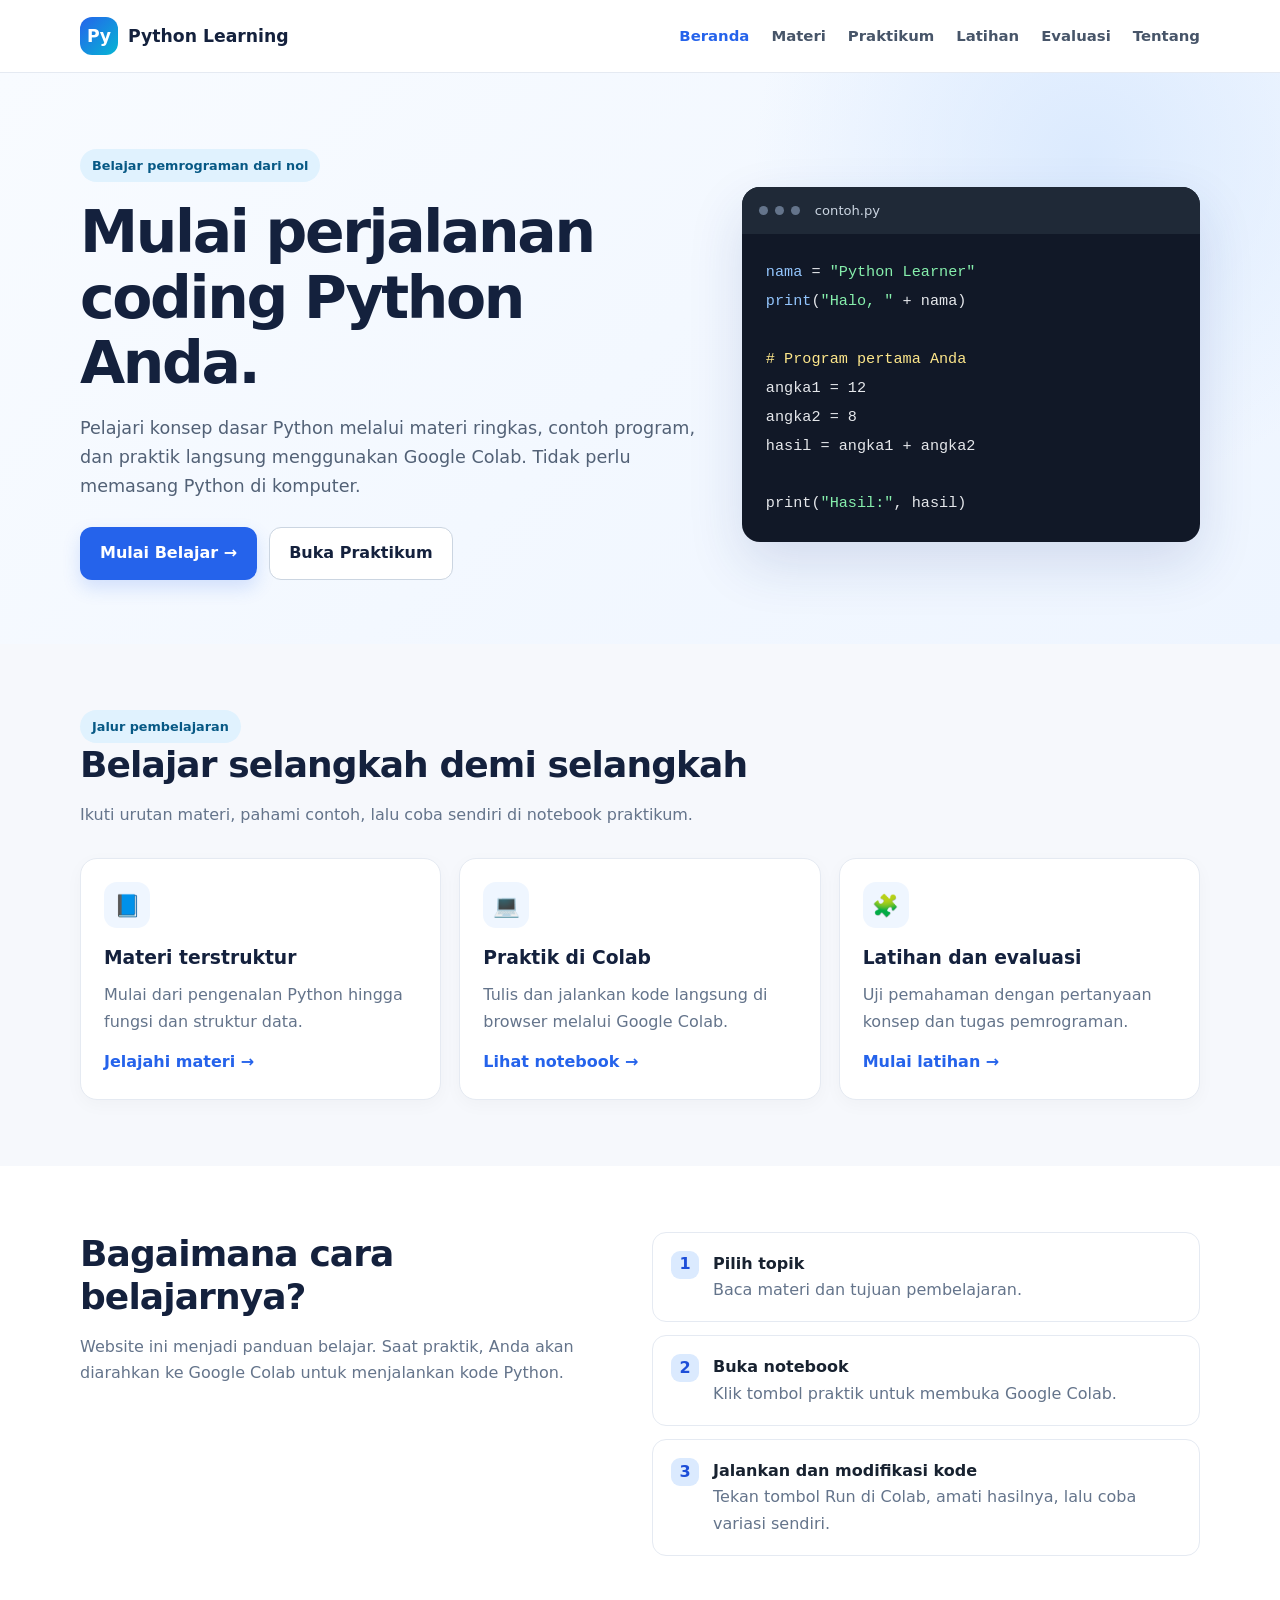
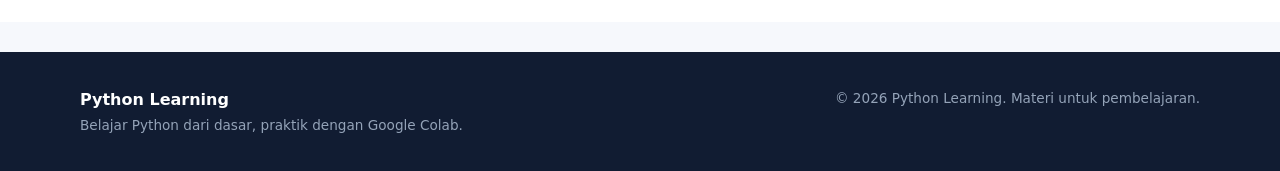
==== index.html @ 249099ce "Add files via upload" ====
<!doctype html>
<html lang="id"><head><meta charset="utf-8"><meta name="viewport" content="width=device-width, initial-scale=1">
<meta name="description" content="Website belajar Python dari dasar dengan praktikum Google Colab."><title>Beranda | Python Learning</title>
<link rel="stylesheet" href="assets/css/style.css"></head><body>
<header class="site-header"><div class="container nav"><a class="brand" href="index.html"><span class="brand-mark">Py</span> Python Learning</a>
<button class="menu-toggle" aria-label="Buka menu">☰</button><nav class="nav-links"><a class="active" href="index.html">Beranda</a><a class="" href="materi.html">Materi</a><a class="" href="praktikum.html">Praktikum</a><a class="" href="latihan.html">Latihan</a><a class="" href="evaluasi.html">Evaluasi</a><a class="" href="tentang.html">Tentang</a></nav></div></header>

<main><section class="hero"><div class="container hero-grid"><div><span class="eyebrow">Belajar pemrograman dari nol</span>
<h1>Mulai perjalanan coding Python Anda.</h1><p class="lead">Pelajari konsep dasar Python melalui materi ringkas, contoh program, dan praktik langsung menggunakan Google Colab. Tidak perlu memasang Python di komputer.</p>
<div class="actions"><a class="btn btn-primary" href="materi.html">Mulai Belajar →</a><a class="btn btn-outline" href="praktikum.html">Buka Praktikum</a></div></div>
<div class="code-window"><div class="window-top"><span class="dot"></span><span class="dot"></span><span class="dot"></span><span style="margin-left:8px">contoh.py</span></div>
<pre><span class="code-blue">nama</span> = <span class="code-green">"Python Learner"</span>
<span class="code-blue">print</span>(<span class="code-green">"Halo, "</span> + nama)

<span class="code-yellow"># Program pertama Anda</span>
angka1 = 12
angka2 = 8
hasil = angka1 + angka2

print(<span class="code-green">"Hasil:"</span>, hasil)</pre></div></div></section>
<section class="section"><div class="container"><div class="section-head"><span class="eyebrow">Jalur pembelajaran</span><h2>Belajar selangkah demi selangkah</h2><p>Ikuti urutan materi, pahami contoh, lalu coba sendiri di notebook praktikum.</p></div>
<div class="cards">
<article class="card"><div class="card-icon">📘</div><h3>Materi terstruktur</h3><p>Mulai dari pengenalan Python hingga fungsi dan struktur data.</p><a class="card-link" href="materi.html">Jelajahi materi →</a></article>
<article class="card"><div class="card-icon">💻</div><h3>Praktik di Colab</h3><p>Tulis dan jalankan kode langsung di browser melalui Google Colab.</p><a class="card-link" href="praktikum.html">Lihat notebook →</a></article>
<article class="card"><div class="card-icon">🧩</div><h3>Latihan dan evaluasi</h3><p>Uji pemahaman dengan pertanyaan konsep dan tugas pemrograman.</p><a class="card-link" href="latihan.html">Mulai latihan →</a></article>
</div></div></section>
<section class="section" style="background:#fff"><div class="container two-col"><div><h2>Bagaimana cara belajarnya?</h2><p class="muted">Website ini menjadi panduan belajar. Saat praktik, Anda akan diarahkan ke Google Colab untuk menjalankan kode Python.</p></div>
<div class="steps"><div class="step"><strong>Pilih topik</strong><div class="muted">Baca materi dan tujuan pembelajaran.</div></div><div class="step"><strong>Buka notebook</strong><div class="muted">Klik tombol praktik untuk membuka Google Colab.</div></div><div class="step"><strong>Jalankan dan modifikasi kode</strong><div class="muted">Tekan tombol Run di Colab, amati hasilnya, lalu coba variasi sendiri.</div></div></div></div></section></main>

<footer class="site-footer"><div class="container footer-row"><div><strong>Python Learning</strong><div class="small">Belajar Python dari dasar, praktik dengan Google Colab.</div></div>
<div class="small">© <span data-year></span> Python Learning. Materi untuk pembelajaran.</div></div></footer>
<script src="assets/js/script.js"></script></body></html>
---- assets/css/style.css ----
:root{--navy:#14213d;--blue:#2563eb;--cyan:#06b6d4;--ink:#182230;--muted:#64748b;--bg:#f6f8fc;--white:#fff;--line:#e5eaf2;--green:#0f9d75}
*{box-sizing:border-box}html{scroll-behavior:smooth}body{margin:0;font-family:Inter,ui-sans-serif,system-ui,-apple-system,"Segoe UI",sans-serif;color:var(--ink);background:var(--bg);line-height:1.65}
a{color:inherit;text-decoration:none}.container{width:min(1120px,92%);margin:auto}
.site-header{position:sticky;top:0;z-index:20;background:rgba(255,255,255,.95);backdrop-filter:blur(12px);border-bottom:1px solid var(--line)}
.nav{min-height:72px;display:flex;align-items:center;justify-content:space-between;gap:20px}
.brand{display:flex;align-items:center;gap:10px;font-weight:800;color:var(--navy);font-size:1.08rem}.brand-mark{width:38px;height:38px;border-radius:12px;background:linear-gradient(135deg,var(--blue),var(--cyan));display:grid;place-items:center;color:#fff;font-weight:900}
.nav-links{display:flex;align-items:center;gap:22px}.nav-links a{font-size:.93rem;color:#475569;font-weight:600}.nav-links a:hover,.nav-links a.active{color:var(--blue)}
.menu-toggle{display:none;border:1px solid var(--line);background:#fff;border-radius:10px;padding:8px 12px;font-size:1.2rem}
.hero{padding:76px 0 64px;background:radial-gradient(circle at 85% 15%,#dbeafe 0,transparent 28%),linear-gradient(135deg,#f8fbff,#eef5ff)}
.hero-grid{display:grid;grid-template-columns:1.15fr .85fr;gap:42px;align-items:center}.eyebrow{display:inline-flex;padding:6px 12px;border-radius:99px;background:#e0f2fe;color:#075985;font-weight:700;font-size:.8rem}
h1{font-size:clamp(2.2rem,5vw,3.65rem);line-height:1.12;letter-spacing:-.04em;color:var(--navy);margin:18px 0}
h2{font-size:clamp(1.65rem,3vw,2.25rem);line-height:1.2;color:var(--navy);letter-spacing:-.025em;margin:0 0 14px}
h3{color:var(--navy);margin:0 0 8px}.lead{font-size:1.1rem;color:#526176;max-width:650px}
.actions{display:flex;gap:12px;flex-wrap:wrap;margin-top:26px}.btn{display:inline-flex;align-items:center;justify-content:center;gap:8px;padding:12px 19px;border-radius:12px;font-weight:750;border:1px solid transparent;cursor:pointer;transition:.2s}
.btn-primary{background:var(--blue);color:#fff;box-shadow:0 8px 18px #2563eb2b}.btn-primary:hover{background:#1d4ed8;transform:translateY(-1px)}
.btn-outline{border-color:#cbd5e1;background:#fff;color:var(--navy)}.btn-outline:hover{border-color:var(--blue);color:var(--blue)}
.code-window{background:#111827;color:#e5e7eb;border-radius:18px;overflow:hidden;box-shadow:0 22px 55px #1e3a8a24}.window-top{padding:13px 17px;background:#1f2937;display:flex;align-items:center;gap:7px;font-size:.82rem;color:#cbd5e1}.dot{width:9px;height:9px;border-radius:50%;background:#64748b}.code-window pre{margin:0;padding:24px;font: .95rem/1.9 ui-monospace,SFMono-Regular,Consolas,monospace;white-space:pre-wrap}.code-green{color:#86efac}.code-blue{color:#93c5fd}.code-yellow{color:#fde68a}
.section{padding:66px 0}.section-head{max-width:700px;margin-bottom:30px}.section-head p,.muted{color:var(--muted)}
.cards{display:grid;grid-template-columns:repeat(3,1fr);gap:18px}.card{background:#fff;border:1px solid var(--line);border-radius:17px;padding:23px;box-shadow:0 5px 18px #0f172a08}.card-icon{width:46px;height:46px;border-radius:13px;background:#eff6ff;display:grid;place-items:center;font-size:1.35rem;margin-bottom:15px}
.card p{color:var(--muted);margin:7px 0 14px}.card-link{font-weight:750;color:var(--blue)}.two-col{display:grid;grid-template-columns:1fr 1fr;gap:24px}
.page-hero{padding:48px 0 38px;background:linear-gradient(135deg,#eff6ff,#f8fbff);border-bottom:1px solid var(--line)}.page-hero p{color:var(--muted);max-width:720px;margin:0}
.content{padding:42px 0 72px}.lesson-list{display:grid;gap:14px}.lesson{display:flex;justify-content:space-between;align-items:center;gap:20px;background:#fff;border:1px solid var(--line);border-radius:15px;padding:19px 21px}.lesson p{margin:3px 0 0;color:var(--muted);font-size:.93rem}.tag{font-size:.75rem;font-weight:750;color:#075985;background:#e0f2fe;padding:5px 9px;border-radius:99px;white-space:nowrap}
.callout{border:1px solid #bfdbfe;background:#eff6ff;border-radius:15px;padding:18px 20px;margin:22px 0}.callout strong{color:#1e40af}
.steps{counter-reset:step;display:grid;gap:13px}.step{background:#fff;border:1px solid var(--line);border-radius:14px;padding:18px 20px 18px 60px;position:relative}.step:before{counter-increment:step;content:counter(step);position:absolute;left:18px;top:18px;width:28px;height:28px;border-radius:9px;background:#dbeafe;color:#1d4ed8;display:grid;place-items:center;font-weight:800}
.quiz-question{background:#fff;border:1px solid var(--line);padding:20px;border-radius:15px;margin:14px 0}.quiz-question label{display:block;margin:8px 0;color:#475569;cursor:pointer}.result{padding:15px;border-radius:12px;background:#ecfdf5;color:#065f46;font-weight:700;margin-top:16px;display:none}
.site-footer{background:#111c32;color:#cbd5e1;padding:35px 0;margin-top:30px}.footer-row{display:flex;justify-content:space-between;gap:20px;flex-wrap:wrap}.site-footer strong{color:#fff}.small{font-size:.85rem;color:#94a3b8}
ul.clean{padding-left:20px;color:#526176}code.inline{background:#eef2ff;color:#3730a3;padding:2px 6px;border-radius:5px}
@media(max-width:800px){.hero-grid,.two-col{grid-template-columns:1fr}.cards{grid-template-columns:repeat(2,1fr)}.nav-links{display:none;position:absolute;top:72px;left:0;right:0;background:#fff;padding:18px 4%;border-bottom:1px solid var(--line);flex-direction:column;align-items:flex-start}.nav-links.open{display:flex}.menu-toggle{display:block}}
@media(max-width:560px){.cards{grid-template-columns:1fr}.hero{padding:52px 0}.section{padding:48px 0}.lesson{align-items:flex-start;flex-direction:column}.footer-row{flex-direction:column}}
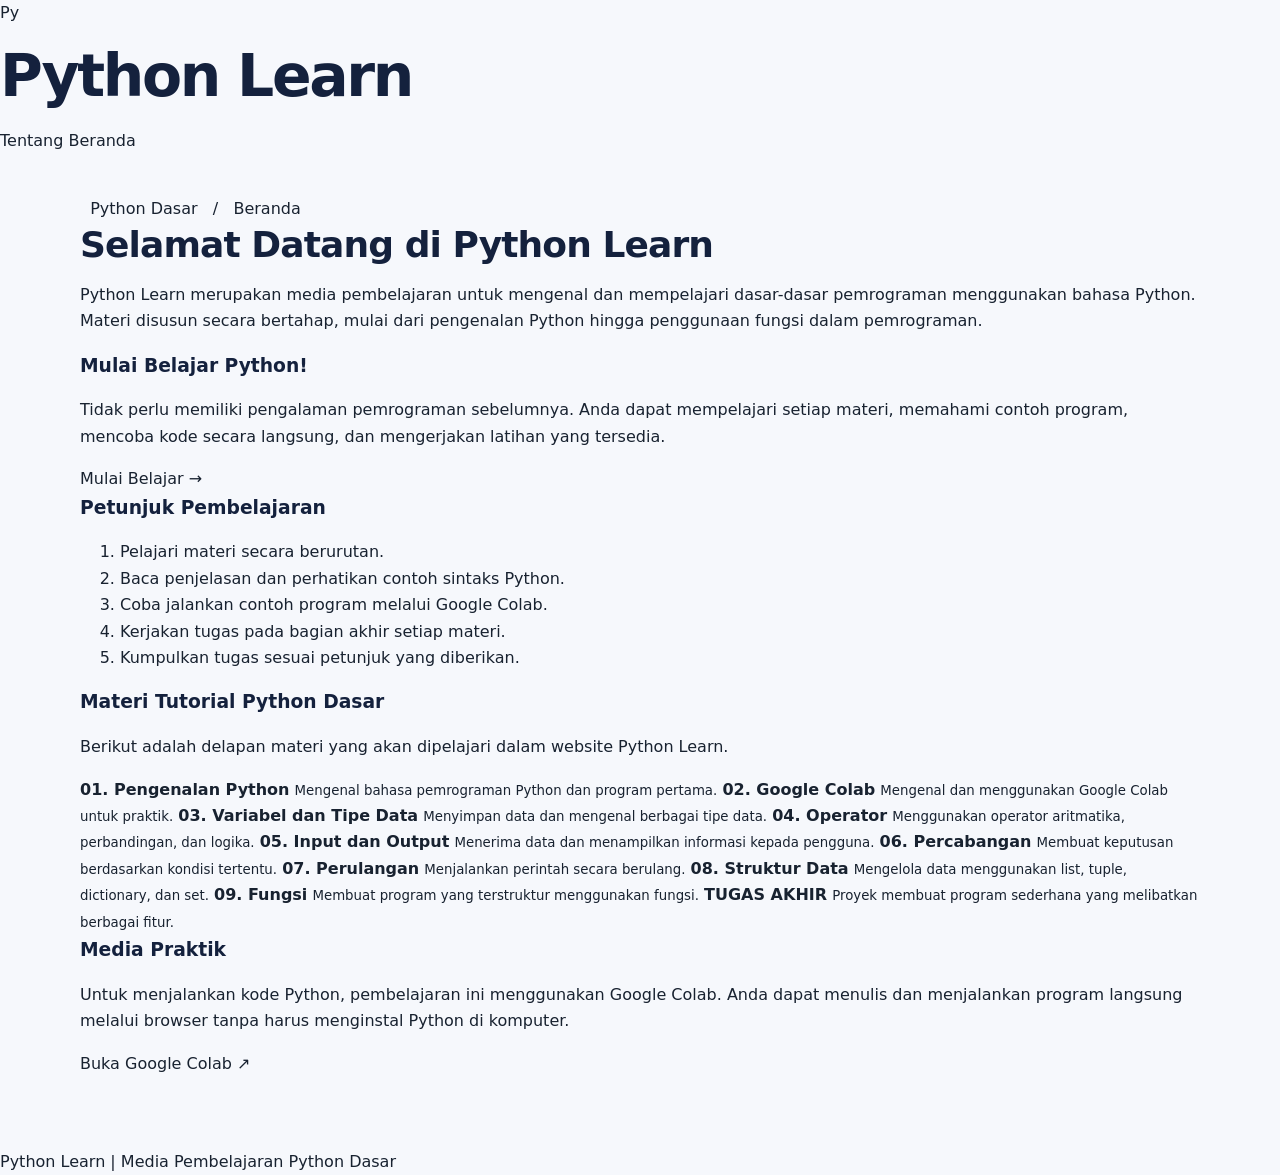
==== commit 3fc68d47: "Update index.html" ====
--- a/index.html
+++ b/index.html
@@ -1,32 +1,161 @@
-<!doctype html>
-<html lang="id"><head><meta charset="utf-8"><meta name="viewport" content="width=device-width, initial-scale=1">
-<meta name="description" content="Website belajar Python dari dasar dengan praktikum Google Colab."><title>Beranda | Python Learning</title>
-<link rel="stylesheet" href="assets/css/style.css"></head><body>
-<header class="site-header"><div class="container nav"><a class="brand" href="index.html"><span class="brand-mark">Py</span> Python Learning</a>
-<button class="menu-toggle" aria-label="Buka menu">☰</button><nav class="nav-links"><a class="active" href="index.html">Beranda</a><a class="" href="materi.html">Materi</a><a class="" href="praktikum.html">Praktikum</a><a class="" href="latihan.html">Latihan</a><a class="" href="evaluasi.html">Evaluasi</a><a class="" href="tentang.html">Tentang</a></nav></div></header>
+<!DOCTYPE html>
+<html lang="id">
+  <head>
+    <meta charset="UTF-8" />
+    <meta name="viewport" content="width=device-width, initial-scale=1.0" />
 
-<main><section class="hero"><div class="container hero-grid"><div><span class="eyebrow">Belajar pemrograman dari nol</span>
-<h1>Mulai perjalanan coding Python Anda.</h1><p class="lead">Pelajari konsep dasar Python melalui materi ringkas, contoh program, dan praktik langsung menggunakan Google Colab. Tidak perlu memasang Python di komputer.</p>
-<div class="actions"><a class="btn btn-primary" href="materi.html">Mulai Belajar →</a><a class="btn btn-outline" href="praktikum.html">Buka Praktikum</a></div></div>
-<div class="code-window"><div class="window-top"><span class="dot"></span><span class="dot"></span><span class="dot"></span><span style="margin-left:8px">contoh.py</span></div>
-<pre><span class="code-blue">nama</span> = <span class="code-green">"Python Learner"</span>
-<span class="code-blue">print</span>(<span class="code-green">"Halo, "</span> + nama)
+    <title>Python Learn - Belajar Python Dasar</title>
 
-<span class="code-yellow"># Program pertama Anda</span>
-angka1 = 12
-angka2 = 8
-hasil = angka1 + angka2
+    <link rel="stylesheet" href="assets/css/style.css" />
+  </head>
 
-print(<span class="code-green">"Hasil:"</span>, hasil)</pre></div></div></section>
-<section class="section"><div class="container"><div class="section-head"><span class="eyebrow">Jalur pembelajaran</span><h2>Belajar selangkah demi selangkah</h2><p>Ikuti urutan materi, pahami contoh, lalu coba sendiri di notebook praktikum.</p></div>
-<div class="cards">
-<article class="card"><div class="card-icon">📘</div><h3>Materi terstruktur</h3><p>Mulai dari pengenalan Python hingga fungsi dan struktur data.</p><a class="card-link" href="materi.html">Jelajahi materi →</a></article>
-<article class="card"><div class="card-icon">💻</div><h3>Praktik di Colab</h3><p>Tulis dan jalankan kode langsung di browser melalui Google Colab.</p><a class="card-link" href="praktikum.html">Lihat notebook →</a></article>
-<article class="card"><div class="card-icon">🧩</div><h3>Latihan dan evaluasi</h3><p>Uji pemahaman dengan pertanyaan konsep dan tugas pemrograman.</p><a class="card-link" href="latihan.html">Mulai latihan →</a></article>
-</div></div></section>
-<section class="section" style="background:#fff"><div class="container two-col"><div><h2>Bagaimana cara belajarnya?</h2><p class="muted">Website ini menjadi panduan belajar. Saat praktik, Anda akan diarahkan ke Google Colab untuk menjalankan kode Python.</p></div>
-<div class="steps"><div class="step"><strong>Pilih topik</strong><div class="muted">Baca materi dan tujuan pembelajaran.</div></div><div class="step"><strong>Buka notebook</strong><div class="muted">Klik tombol praktik untuk membuka Google Colab.</div></div><div class="step"><strong>Jalankan dan modifikasi kode</strong><div class="muted">Tekan tombol Run di Colab, amati hasilnya, lalu coba variasi sendiri.</div></div></div></div></section></main>
+  <body>
+    <header>
+      <a href="index.html" class="logo">
+        <div class="logo-icon">Py</div>
+        <h1>Python <span>Learn</span></h1>
+      </a>
 
-<footer class="site-footer"><div class="container footer-row"><div><strong>Python Learning</strong><div class="small">Belajar Python dari dasar, praktik dengan Google Colab.</div></div>
-<div class="small">© <span data-year></span> Python Learning. Materi untuk pembelajaran.</div></div></footer>
-<script src="assets/js/script.js"></script></body></html>+      <nav class="top-nav">
+        <a href="tentang.html">Tentang</a>
+        <a href="index.html">Beranda</a>
+      </nav>
+    </header>
+
+    <div class="container">
+      <!-- SIDEBAR -->
+      <aside class="sidebar" id="sidebar"></aside>
+
+      <!-- KONTEN UTAMA -->
+      <main class="content">
+        <div class="breadcrumb">
+          &nbsp; Python Dasar &nbsp; / &nbsp; Beranda
+        </div>
+
+        <h2>Selamat Datang di Python Learn</h2>
+
+        <p>
+          Python Learn merupakan media pembelajaran untuk mengenal dan
+          mempelajari dasar-dasar pemrograman menggunakan bahasa Python. Materi
+          disusun secara bertahap, mulai dari pengenalan Python hingga
+          penggunaan fungsi dalam pemrograman.
+        </p>
+
+        <div class="welcome">
+          <h3>Mulai Belajar Python!</h3>
+
+          <p>
+            Tidak perlu memiliki pengalaman pemrograman sebelumnya. Anda dapat
+            mempelajari setiap materi, memahami contoh program, mencoba kode
+            secara langsung, dan mengerjakan latihan yang tersedia.
+          </p>
+
+          <a href="pengenalan-python.html" class="colab-button">
+            Mulai Belajar →
+          </a>
+        </div>
+
+        <h3>Petunjuk Pembelajaran</h3>
+
+        <ol>
+          <li>Pelajari materi secara berurutan.</li>
+          <li>Baca penjelasan dan perhatikan contoh sintaks Python.</li>
+          <li>Coba jalankan contoh program melalui Google Colab.</li>
+          <li>Kerjakan tugas pada bagian akhir setiap materi.</li>
+          <li>Kumpulkan tugas sesuai petunjuk yang diberikan.</li>
+        </ol>
+
+        <h3>Materi Tutorial Python Dasar</h3>
+
+        <p>
+          Berikut adalah delapan materi yang akan dipelajari dalam website
+          Python Learn.
+        </p>
+
+        <div class="materi-list">
+          <a href="pengenalan-python.html" class="materi-card">
+            <strong>01. Pengenalan Python</strong>
+            <small
+              >Mengenal bahasa pemrograman Python dan program pertama.</small
+            >
+          </a>
+
+          <a href="google-colab.html" class="materi-card">
+            <strong>02. Google Colab</strong>
+            <small>Mengenal dan menggunakan Google Colab untuk praktik.</small>
+          </a>
+
+          <a href="variabel-tipe-data.html" class="materi-card">
+            <strong>03. Variabel dan Tipe Data</strong>
+            <small>Menyimpan data dan mengenal berbagai tipe data.</small>
+          </a>
+
+          <a href="operator.html" class="materi-card">
+            <strong>04. Operator</strong>
+            <small
+              >Menggunakan operator aritmatika, perbandingan, dan logika.</small
+            >
+          </a>
+
+          <a href="fungsi.html" class="materi-card">
+            <strong>05. Input dan Output</strong>
+            <small
+              >Menerima data dan menampilkan informasi kepada pengguna.</small
+            >
+          </a>
+
+          <a href="percabangan.html" class="materi-card">
+            <strong>06. Percabangan</strong>
+            <small>Membuat keputusan berdasarkan kondisi tertentu.</small>
+          </a>
+
+          <a href="perulangan.html" class="materi-card">
+            <strong>07. Perulangan</strong>
+            <small>Menjalankan perintah secara berulang.</small>
+          </a>
+
+          <a href="struktur-data.html" class="materi-card">
+            <strong>08. Struktur Data</strong>
+            <small
+              >Mengelola data menggunakan list, tuple, dictionary, dan
+              set.</small
+            >
+          </a>
+
+          <a href="fungsi.html" class="materi-card">
+            <strong>09. Fungsi</strong>
+            <small>Membuat program yang terstruktur menggunakan fungsi.</small>
+          </a>
+
+          <a href="#" class="materi-card">
+            <strong>TUGAS AKHIR</strong>
+            <small
+              >Proyek membuat program sederhana yang melibatkan berbagai
+              fitur.</small
+            >
+          </a>
+        </div>
+
+        <h3>Media Praktik</h3>
+
+        <p>
+          Untuk menjalankan kode Python, pembelajaran ini menggunakan Google
+          Colab. Anda dapat menulis dan menjalankan program langsung melalui
+          browser tanpa harus menginstal Python di komputer.
+        </p>
+
+        <a
+          href="https://colab.research.google.com/#create=true"
+          target="_blank"
+          class="colab-button"
+        >
+          Buka Google Colab ↗
+        </a>
+      </main>
+    </div>
+
+    <footer>Python Learn | Media Pembelajaran Python Dasar</footer>
+
+    <script src="assets/js/script.js"></script>
+  </body>
+</html>
